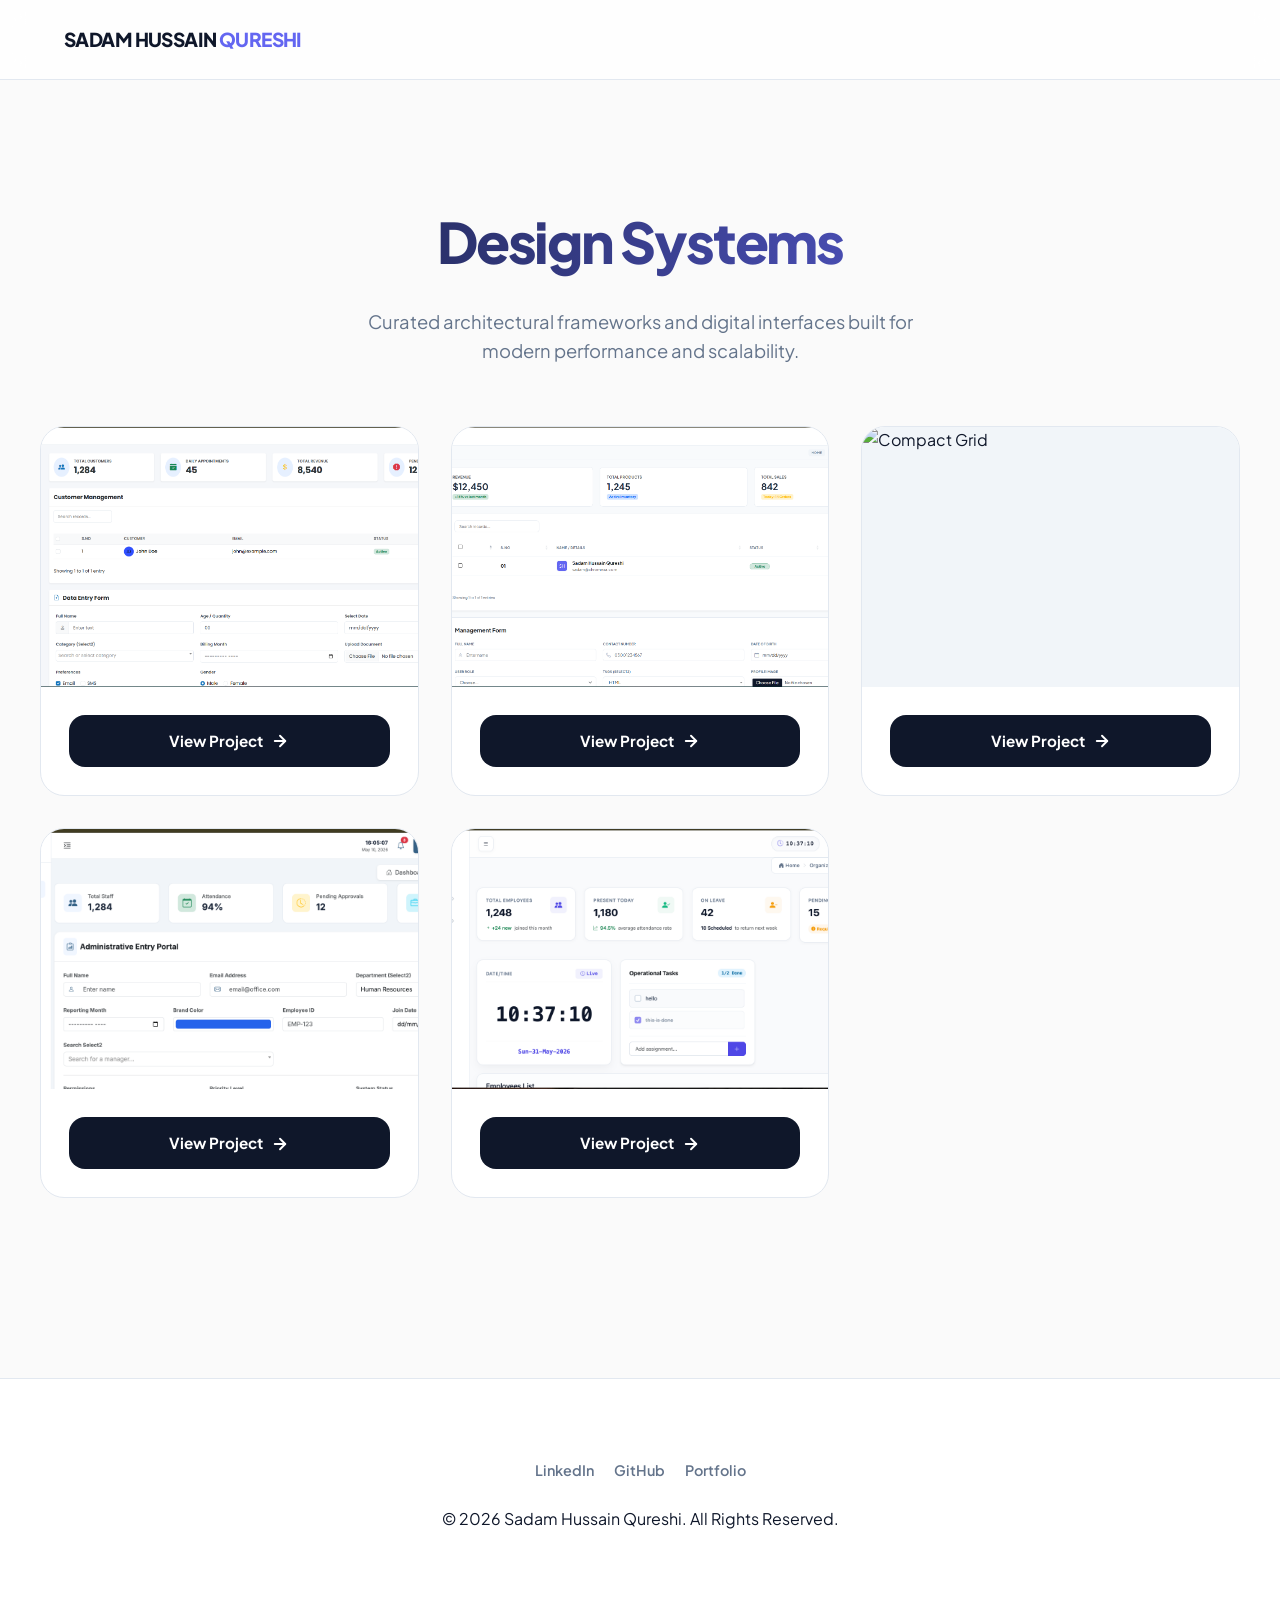
==== index.html @ eff80a16 "Add Project 5 card to index.html" ====
<!DOCTYPE html>
<html lang="en">
<head>
    <meta charset="UTF-8">
    <meta name="viewport" content="width=device-width, initial-scale=1.0">
    <title>Framework Gallery | Sadam Hussain Qureshi</title>
    <link href="https://fonts.googleapis.com/css2?family=Plus+Jakarta+Sans:wght@300;400;500;600;700;800&display=swap" rel="stylesheet">
    <style>
        :root {
            --primary: #6366f1;
            --primary-light: #eef2ff;
            --accent: #f43f5e;
            --bg: #fafafa;
            --card-bg: #ffffff;
            --text-main: #0f172a;
            --text-sub: #64748b;
            --border: #e2e8f0;
            --radius-lg: 24px;
            --radius-md: 16px;
            --shadow: 0 10px 15px -3px rgba(0, 0, 0, 0.04), 0 4px 6px -2px rgba(0, 0, 0, 0.02);
        }

        body {
            font-family: 'Plus Jakarta Sans', sans-serif;
            background-color: var(--bg);
            color: var(--text-main);
            margin: 0;
            padding: 0;
            line-height: 1.6;
        }

        /* Glassmorphism Nav */
        nav {
            display: flex;
            justify-content: space-between;
            align-items: center;
            padding: 1.5rem 5%;
            background: rgba(255, 255, 255, 0.8);
            backdrop-filter: blur(12px);
            -webkit-backdrop-filter: blur(12px);
            border-bottom: 1px solid var(--border);
            position: sticky;
            top: 0;
            z-index: 1000;
        }

        .name-brand {
            font-weight: 800;
            font-size: 1.2rem;
            letter-spacing: -0.03em;
            text-transform: uppercase;
        }

        .name-brand span { color: var(--primary); }

        .container {
            max-width: 1200px;
            margin: 0 auto;
            padding: 80px 24px;
        }

        header {
            text-align: center;
            margin-bottom: 60px;
        }

        header h1 {
            font-size: clamp(2.5rem, 5vw, 3.5rem);
            font-weight: 800;
            letter-spacing: -0.04em;
            margin-bottom: 20px;
            background: linear-gradient(to right, #0f172a, #6366f1);
            -webkit-background-clip: text;
            -webkit-text-fill-color: transparent;
        }

        /* Filter Section for Future-Proofing */
        .filter-bar {
            display: flex;
            justify-content: center;
            gap: 12px;
            margin-bottom: 50px;
            flex-wrap: wrap;
        }

        .filter-btn {
            padding: 8px 20px;
            border-radius: 100px;
            border: 1px solid var(--border);
            background: white;
            font-size: 0.9rem;
            font-weight: 600;
            cursor: pointer;
            transition: 0.3s;
        }

        .filter-btn.active {
            background: var(--text-main);
            color: white;
            border-color: var(--text-main);
        }

        /* Grid & Cards */
        .grid {
            display: grid;
            grid-template-columns: repeat(auto-fit, minmax(340px, 1fr));
            gap: 32px;
        }

        .card {
            background: var(--card-bg);
            border-radius: var(--radius-lg);
            overflow: hidden;
            border: 1px solid var(--border);
            transition: all 0.5s cubic-bezier(0.19, 1, 0.22, 1);
            position: relative;
        }

        .card:hover {
            transform: translateY(-10px);
            box-shadow: 0 30px 60px -12px rgba(0, 0, 0, 0.1);
            border-color: var(--primary);
        }

        .preview-box {
            position: relative;
            width: 100%;
            height: 260px;
            background: #f1f5f9;
            overflow: hidden;
        }

        .preview-box img {
            width: 100%;
            height: 100%;
            object-fit: cover;
            transition: transform 0.8s ease;
        }

        .card:hover .preview-box img {
            transform: scale(1.08);
        }

        .content {
            padding: 28px;
        }

        .tag {
            font-size: 0.7rem;
            font-weight: 800;
            color: var(--primary);
            background: var(--primary-light);
            padding: 4px 14px;
            border-radius: 100px;
            display: inline-block;
            margin-bottom: 16px;
            text-transform: uppercase;
            letter-spacing: 0.05em;
        }

        .content h3 {
            font-size: 1.4rem;
            margin: 0 0 16px 0;
            font-weight: 700;
            color: var(--text-main);
        }

        .button {
            display: flex;
            align-items: center;
            justify-content: center;
            width: 100%;
            box-sizing: border-box;
            padding: 14px;
            text-decoration: none;
            background: var(--text-main);
            color: #fff;
            border-radius: var(--radius-md);
            font-weight: 700;
            font-size: 0.95rem;
            transition: 0.3s;
            gap: 8px;
        }

        .button svg {
            flex-shrink: 0;
            margin-top: 1px;
        }

        .button:hover {
            background: var(--primary);
            box-shadow: 0 10px 20px -10px var(--primary);
        }

        footer {
            text-align: center;
            padding: 80px 24px;
            background: #fff;
            border-top: 1px solid var(--border);
            margin-top: 100px;
        }

        .footer-socials {
            display: flex;
            justify-content: center;
            gap: 20px;
            margin-bottom: 24px;
        }

        .footer-socials a {
            color: var(--text-sub);
            text-decoration: none;
            font-size: 0.9rem;
            font-weight: 600;
            transition: 0.3s;
        }

        .footer-socials a:hover { color: var(--primary); }

        @media (max-width: 768px) {
            .grid { grid-template-columns: 1fr; }
            .container { padding: 40px 20px; }
            nav { padding: 1rem 1.5rem; }
        }
    </style>
</head>
<body>

    <nav>
        <div class="name-brand">
            SADAM HUSSAIN <span>QURESHI</span>
        </div>
    </nav>

    <div class="container">
        <header>
            <h1>Design Systems</h1>
            <p style="color: var(--text-sub); font-size: 1.15rem; max-width: 600px; margin: 0 auto;">
                Curated architectural frameworks and digital interfaces built for modern performance and scalability.
            </p>
        </header>

        <div class="grid">
            <!-- Project 1 -->
            <div class="card">
                <div class="preview-box">
                    <img src="Capture.PNG" alt="Sidebar Interface">
                </div>
                <div class="content">
                   
                    <a href="layout_1.html" class="button">
                        View Project
                        <svg width="18" height="18" viewBox="0 0 24 24" fill="none" stroke="currentColor" stroke-width="2.5" stroke-linecap="round" stroke-linejoin="round"><line x1="5" y1="12" x2="19" y2="12"></line><polyline points="12 5 19 12 12 19"></polyline></svg>
                    </a>
                </div>
            </div>

            <!-- Project 2 -->
            <div class="card">
                <div class="preview-box">
                    <img src="1.PNG" alt="Top Navigation">
                </div>
                <div class="content">
                  
                    <a href="layout_2.html" class="button">
                        View Project
                        <svg width="18" height="18" viewBox="0 0 24 24" fill="none" stroke="currentColor" stroke-width="2.5" stroke-linecap="round" stroke-linejoin="round"><line x1="5" y1="12" x2="19" y2="12"></line><polyline points="12 5 19 12 12 19"></polyline></svg>
                    </a>
                </div>
            </div>

            <!-- Project 3 -->
            <div class="card">
                <div class="preview-box">
                    <img src="layout_3.PNG" alt="Compact Grid">
                </div>
                <div class="content">

                    <a href="layout_3.html" class="button">
                        View Project
                        <svg width="18" height="18" viewBox="0 0 24 24" fill="none" stroke="currentColor" stroke-width="2.5" stroke-linecap="round" stroke-linejoin="round"><line x1="5" y1="12" x2="19" y2="12"></line><polyline points="12 5 19 12 12 19"></polyline></svg>
                    </a>
                </div>
            </div>
                        <!-- Project 4 -->
            <div class="card">
                <div class="preview-box">
                    <img src="layout_4.png" alt="Compact Grid">
                </div>
                <div class="content">

                    <a href="layout_4.html" class="button">
                        View Project
                        <svg width="18" height="18" viewBox="0 0 24 24" fill="none" stroke="currentColor" stroke-width="2.5" stroke-linecap="round" stroke-linejoin="round"><line x1="5" y1="12" x2="19" y2="12"></line><polyline points="12 5 19 12 12 19"></polyline></svg>
                    </a>
                </div>
            </div>
             <!-- Project 5 -->
            <div class="card">
                <div class="preview-box">
                    <img src="layout_5.png" alt="Compact Grid">
                </div>
                <div class="content">

                    <a href="layout_5.html" class="button">
                        View Project
                        <svg width="18" height="18" viewBox="0 0 24 24" fill="none" stroke="currentColor" stroke-width="2.5" stroke-linecap="round" stroke-linejoin="round"><line x1="5" y1="12" x2="19" y2="12"></line><polyline points="12 5 19 12 12 19"></polyline></svg>
                    </a>
                </div>
            </div>
        </div>
    </div>

    <footer>
        <div class="footer-socials">
            <a href="https://www.linkedin.com/in/sadam-qureshi-96715027b/" target="_blank">LinkedIn</a>
            <a href="https://github.com/SaDaMQureshi" target="_blank">GitHub</a>
            <a href="https://sadamqureshi.github.io/Portfolio" target="_blank">Portfolio</a>
        </div>
        <p>&copy; 2026 Sadam Hussain Qureshi. All Rights Reserved.</p>
    </footer>

</body>
</html>
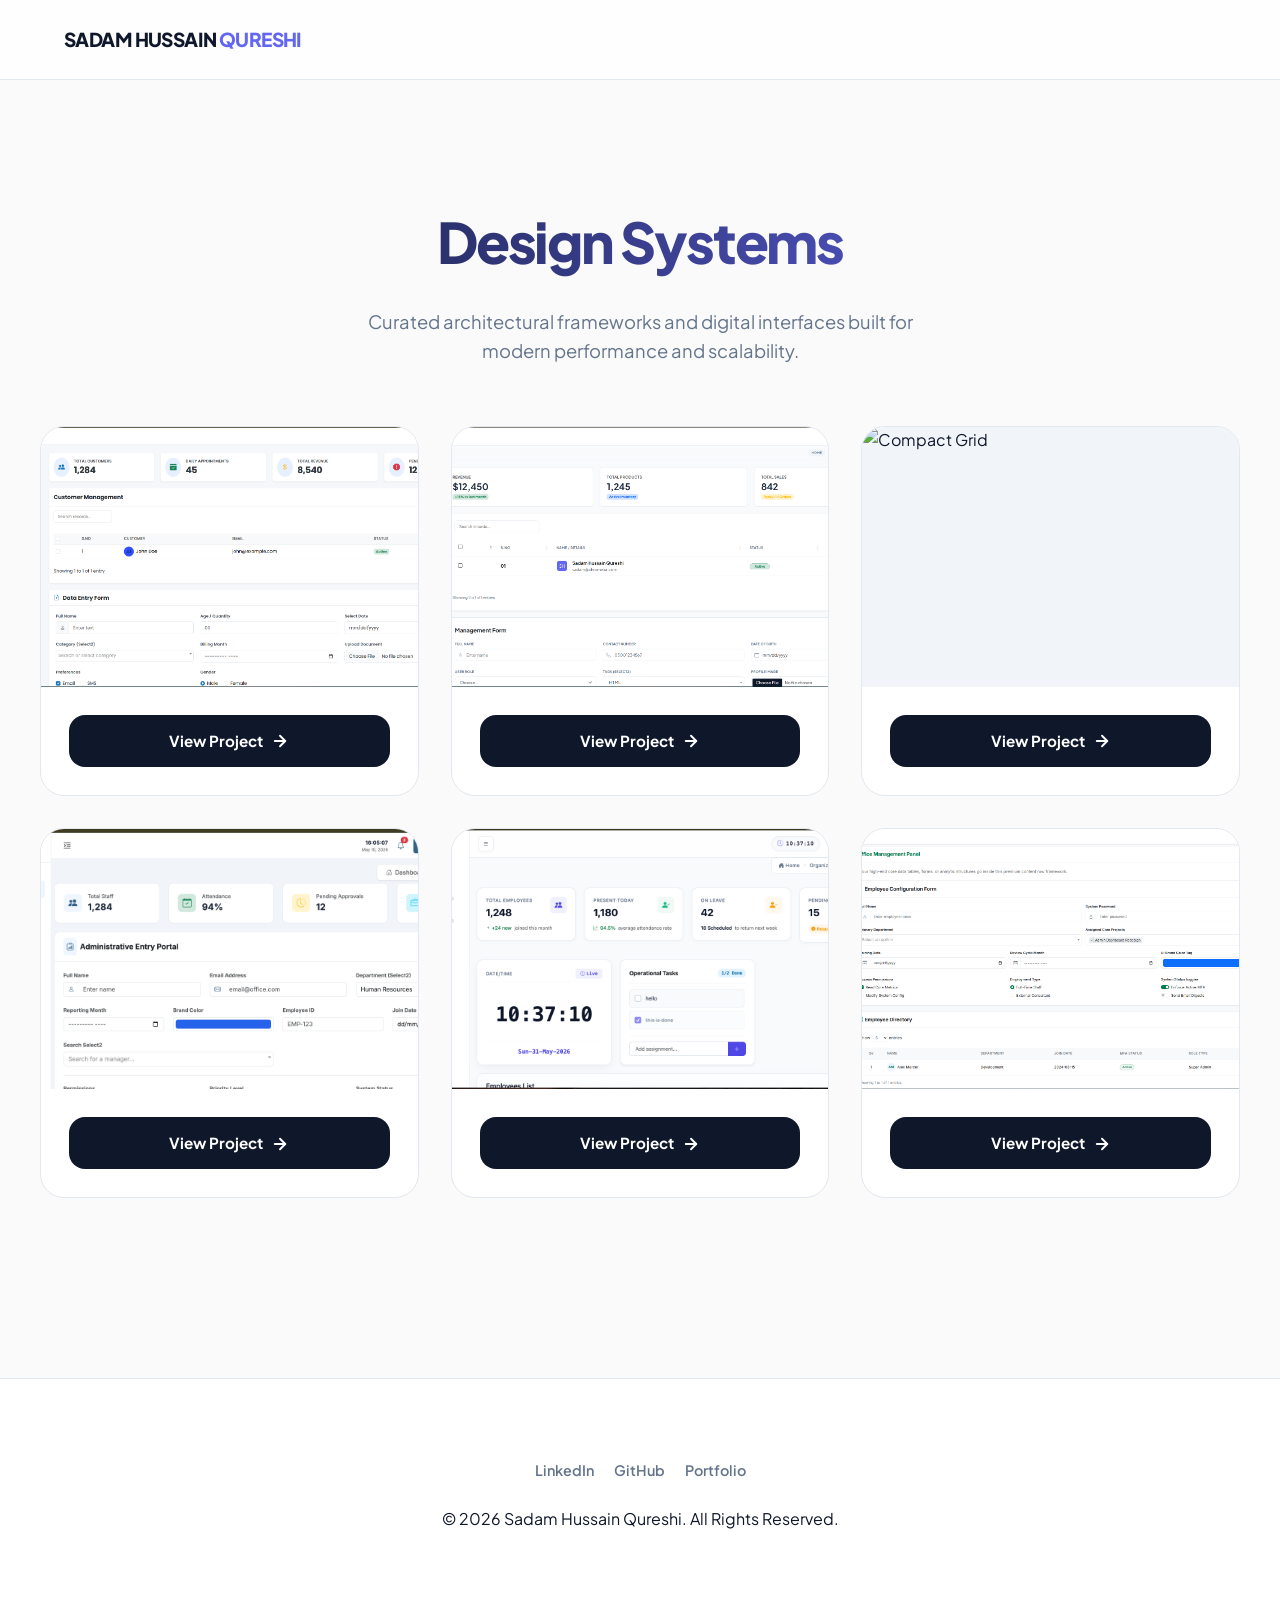
==== commit 65b4cc63: "Add Project 6 card to index.html" ====
--- a/index.html
+++ b/index.html
@@ -308,6 +308,19 @@
                     </a>
                 </div>
             </div>
+             <!-- Project 6 -->
+            <div class="card">
+                <div class="preview-box">
+                    <img src="layout_6.PNG" alt="Compact Grid">
+                </div>
+                <div class="content">
+
+                    <a href="layout_6.html" class="button">
+                        View Project
+                        <svg width="18" height="18" viewBox="0 0 24 24" fill="none" stroke="currentColor" stroke-width="2.5" stroke-linecap="round" stroke-linejoin="round"><line x1="5" y1="12" x2="19" y2="12"></line><polyline points="12 5 19 12 12 19"></polyline></svg>
+                    </a>
+                </div>
+            </div>
         </div>
     </div>
 
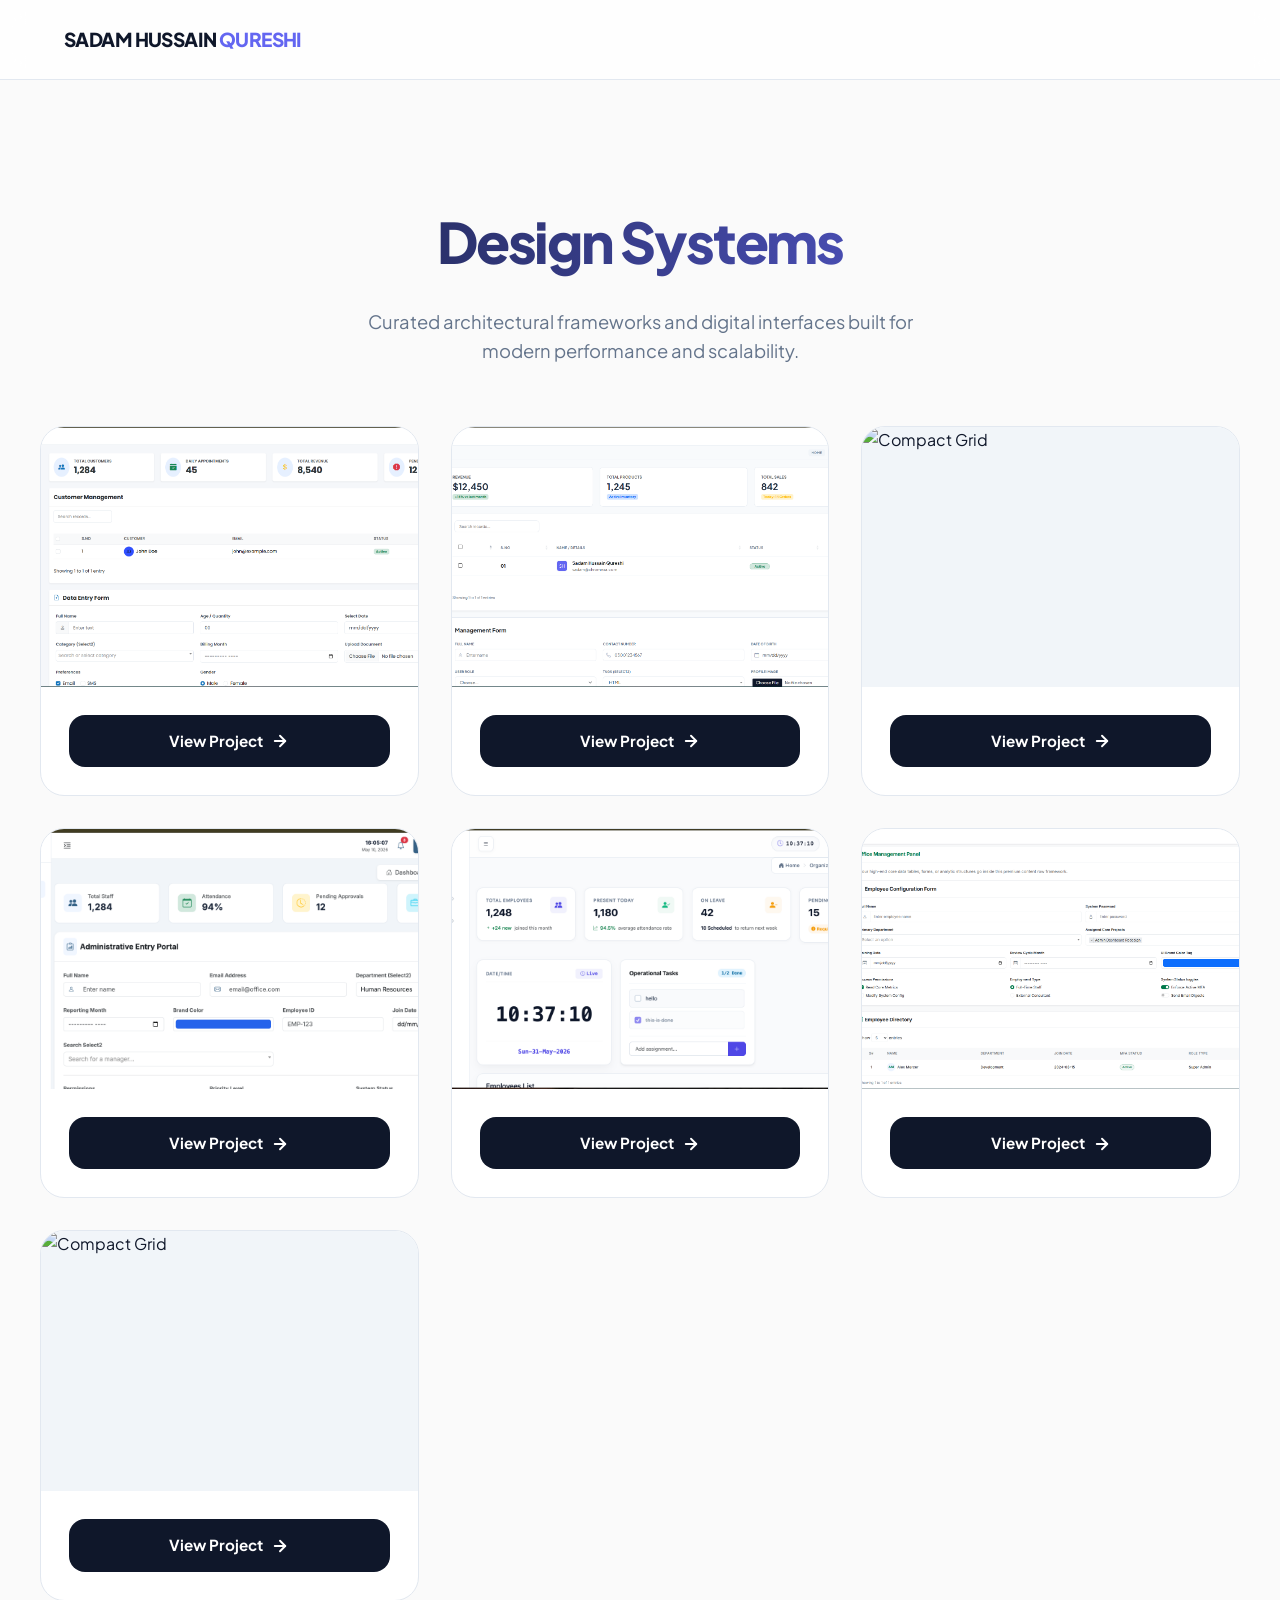
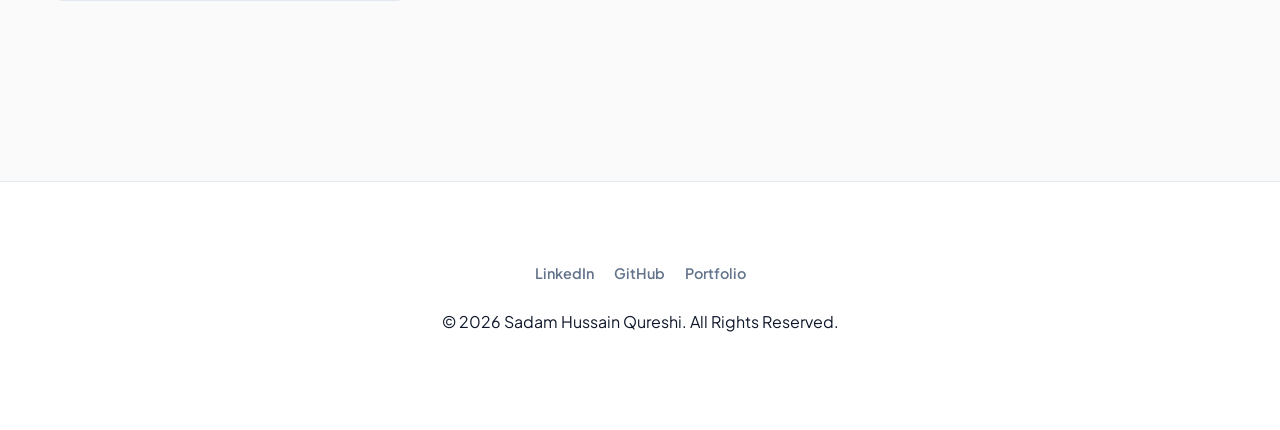
==== commit e839a67e: "Add Project 7 card to index.html" ====
--- a/index.html
+++ b/index.html
@@ -321,6 +321,19 @@
                     </a>
                 </div>
             </div>
+              <!-- Project 7 -->
+            <div class="card">
+                <div class="preview-box">
+                    <img src="layout_7.PNG" alt="Compact Grid">
+                </div>
+                <div class="content">
+
+                    <a href="layout_7.html" class="button">
+                        View Project
+                        <svg width="18" height="18" viewBox="0 0 24 24" fill="none" stroke="currentColor" stroke-width="2.5" stroke-linecap="round" stroke-linejoin="round"><line x1="5" y1="12" x2="19" y2="12"></line><polyline points="12 5 19 12 12 19"></polyline></svg>
+                    </a>
+                </div>
+            </div>
         </div>
     </div>
 
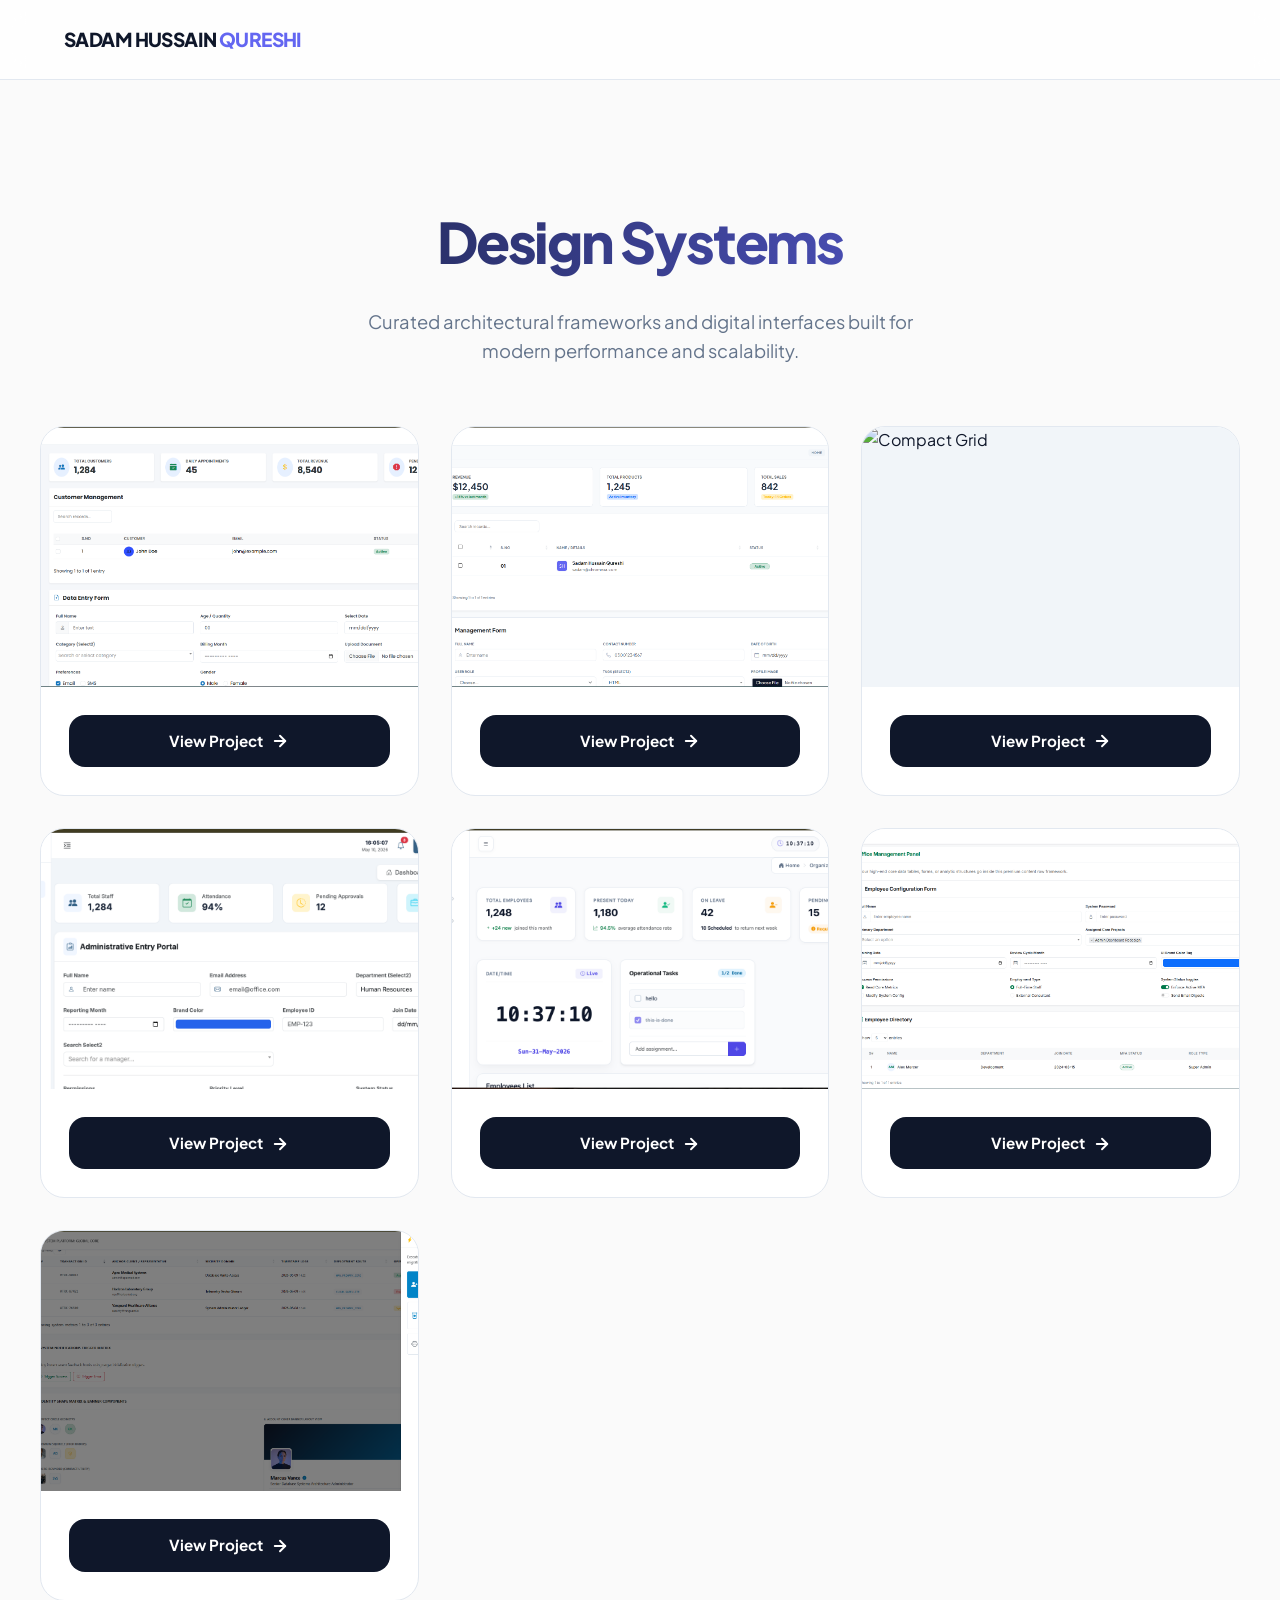
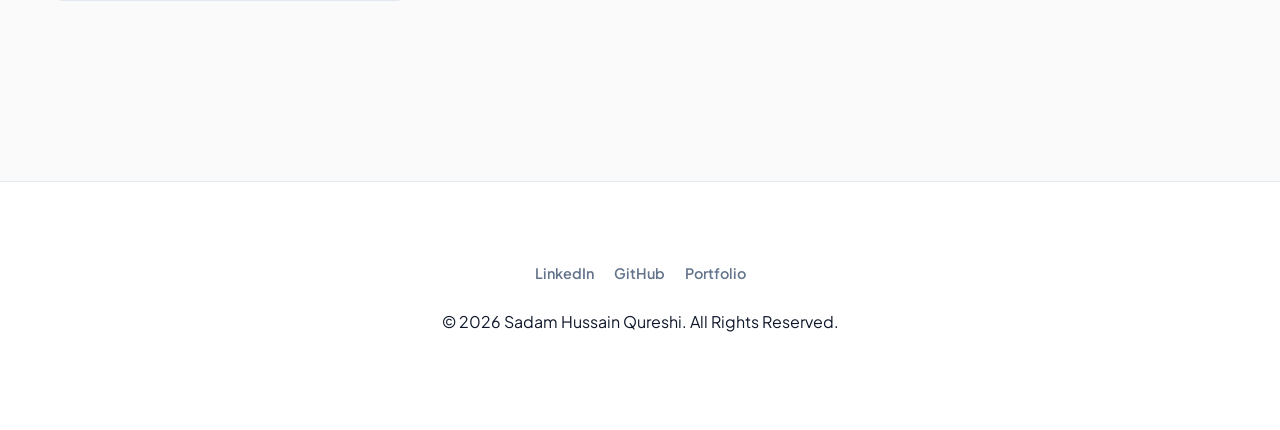
==== commit 7d5d480e: "Fix image filename case in Project 7 card" ====
--- a/index.html
+++ b/index.html
@@ -324,7 +324,7 @@
               <!-- Project 7 -->
             <div class="card">
                 <div class="preview-box">
-                    <img src="layout_7.PNG" alt="Compact Grid">
+                    <img src="layout_7.png" alt="Compact Grid">
                 </div>
                 <div class="content">
 
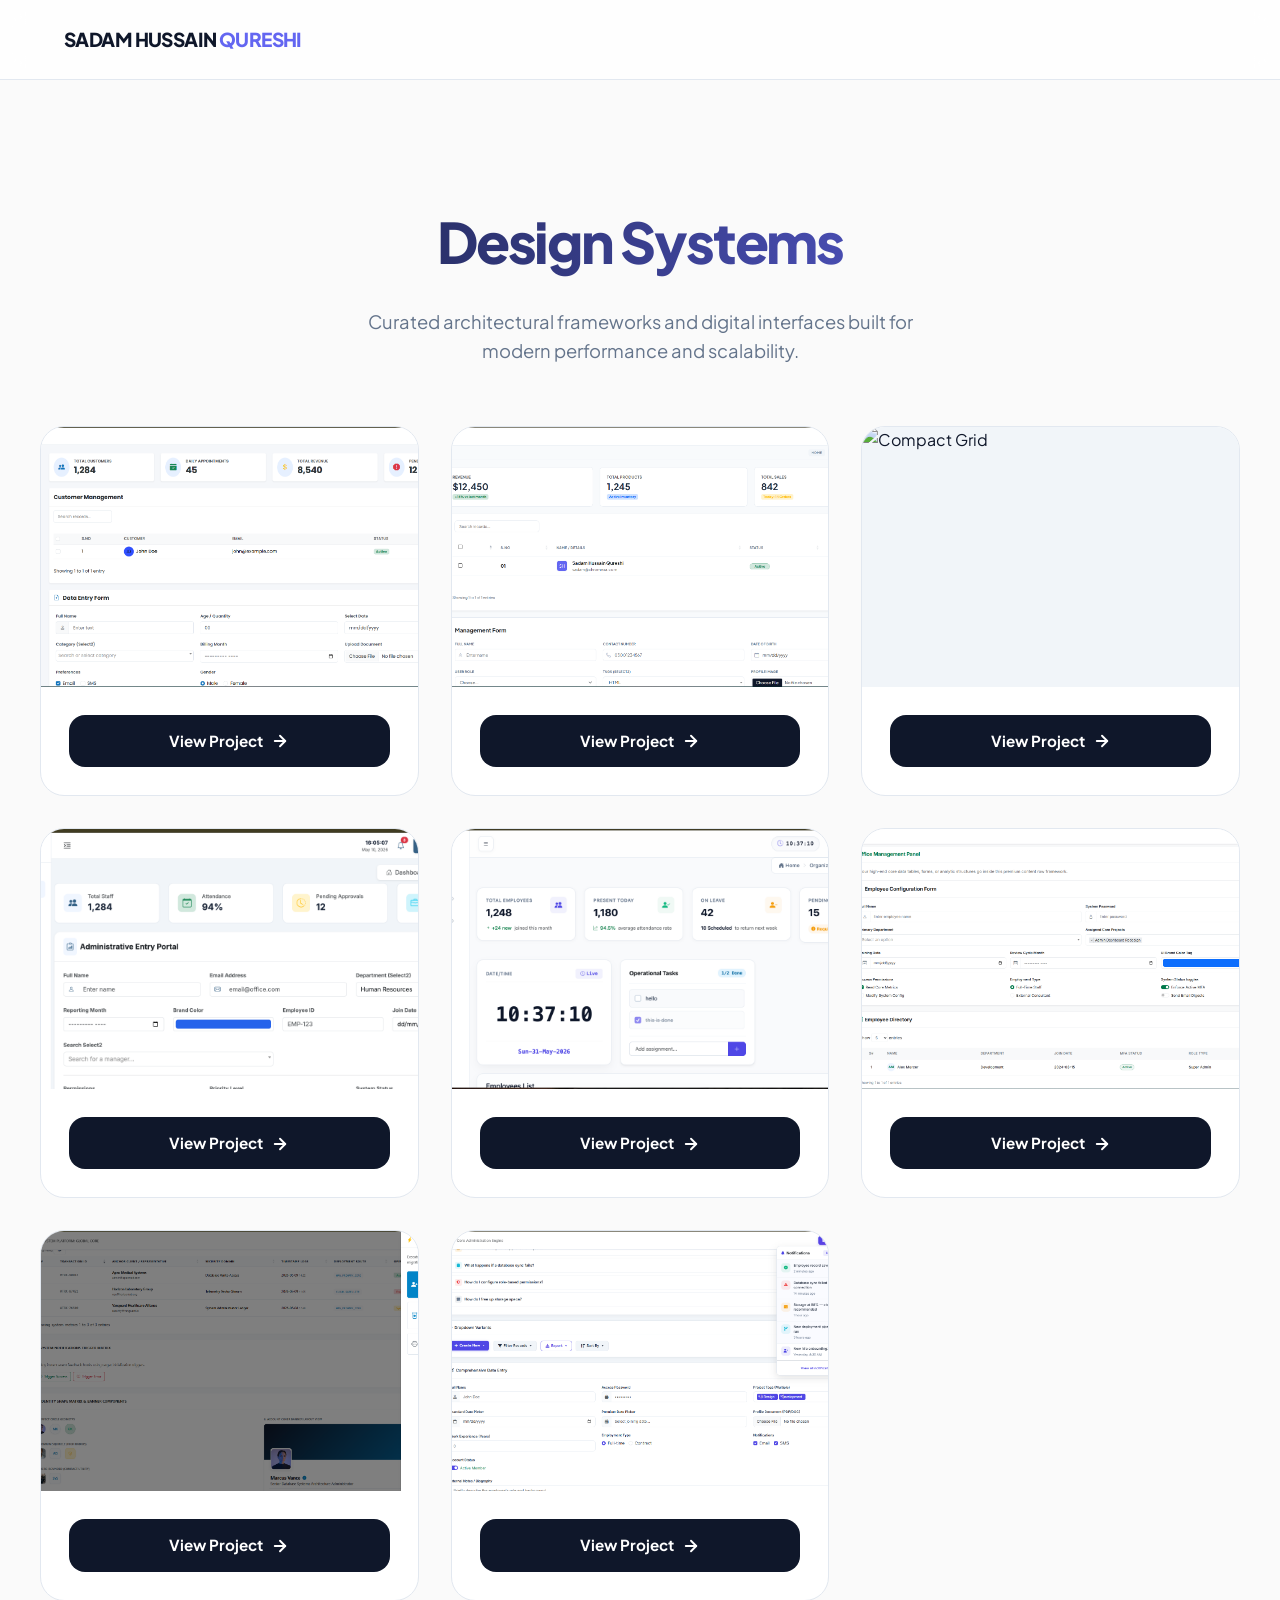
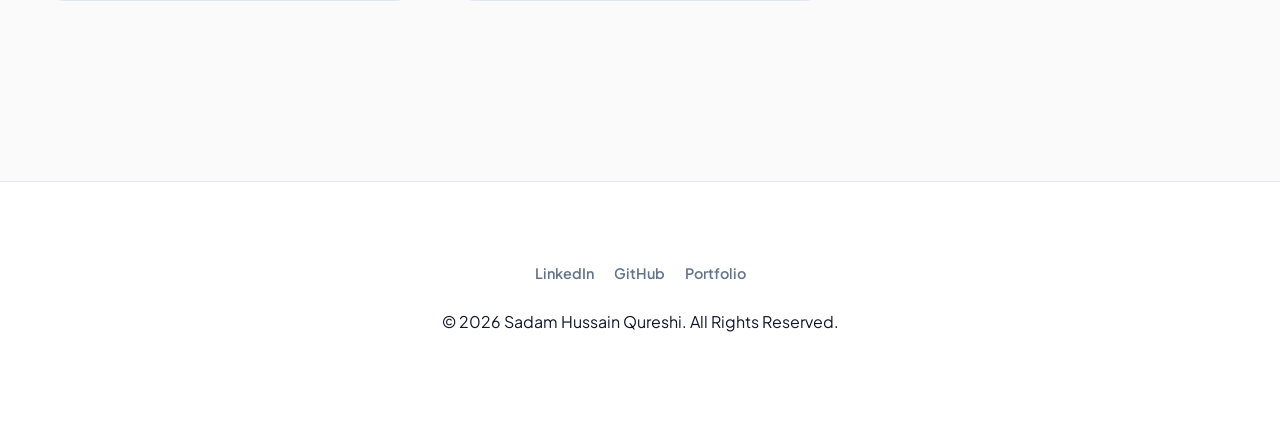
==== commit a357dd94: "Add Project 8 card to index.html" ====
--- a/index.html
+++ b/index.html
@@ -334,6 +334,19 @@
                     </a>
                 </div>
             </div>
+              <!-- Project 8 -->
+            <div class="card">
+                <div class="preview-box">
+                    <img src="layout_8.png" alt="Compact Grid">
+                </div>
+                <div class="content">
+
+                    <a href="layout_8.html" class="button">
+                        View Project
+                        <svg width="18" height="18" viewBox="0 0 24 24" fill="none" stroke="currentColor" stroke-width="2.5" stroke-linecap="round" stroke-linejoin="round"><line x1="5" y1="12" x2="19" y2="12"></line><polyline points="12 5 19 12 12 19"></polyline></svg>
+                    </a>
+                </div>
+            </div>
         </div>
     </div>
 
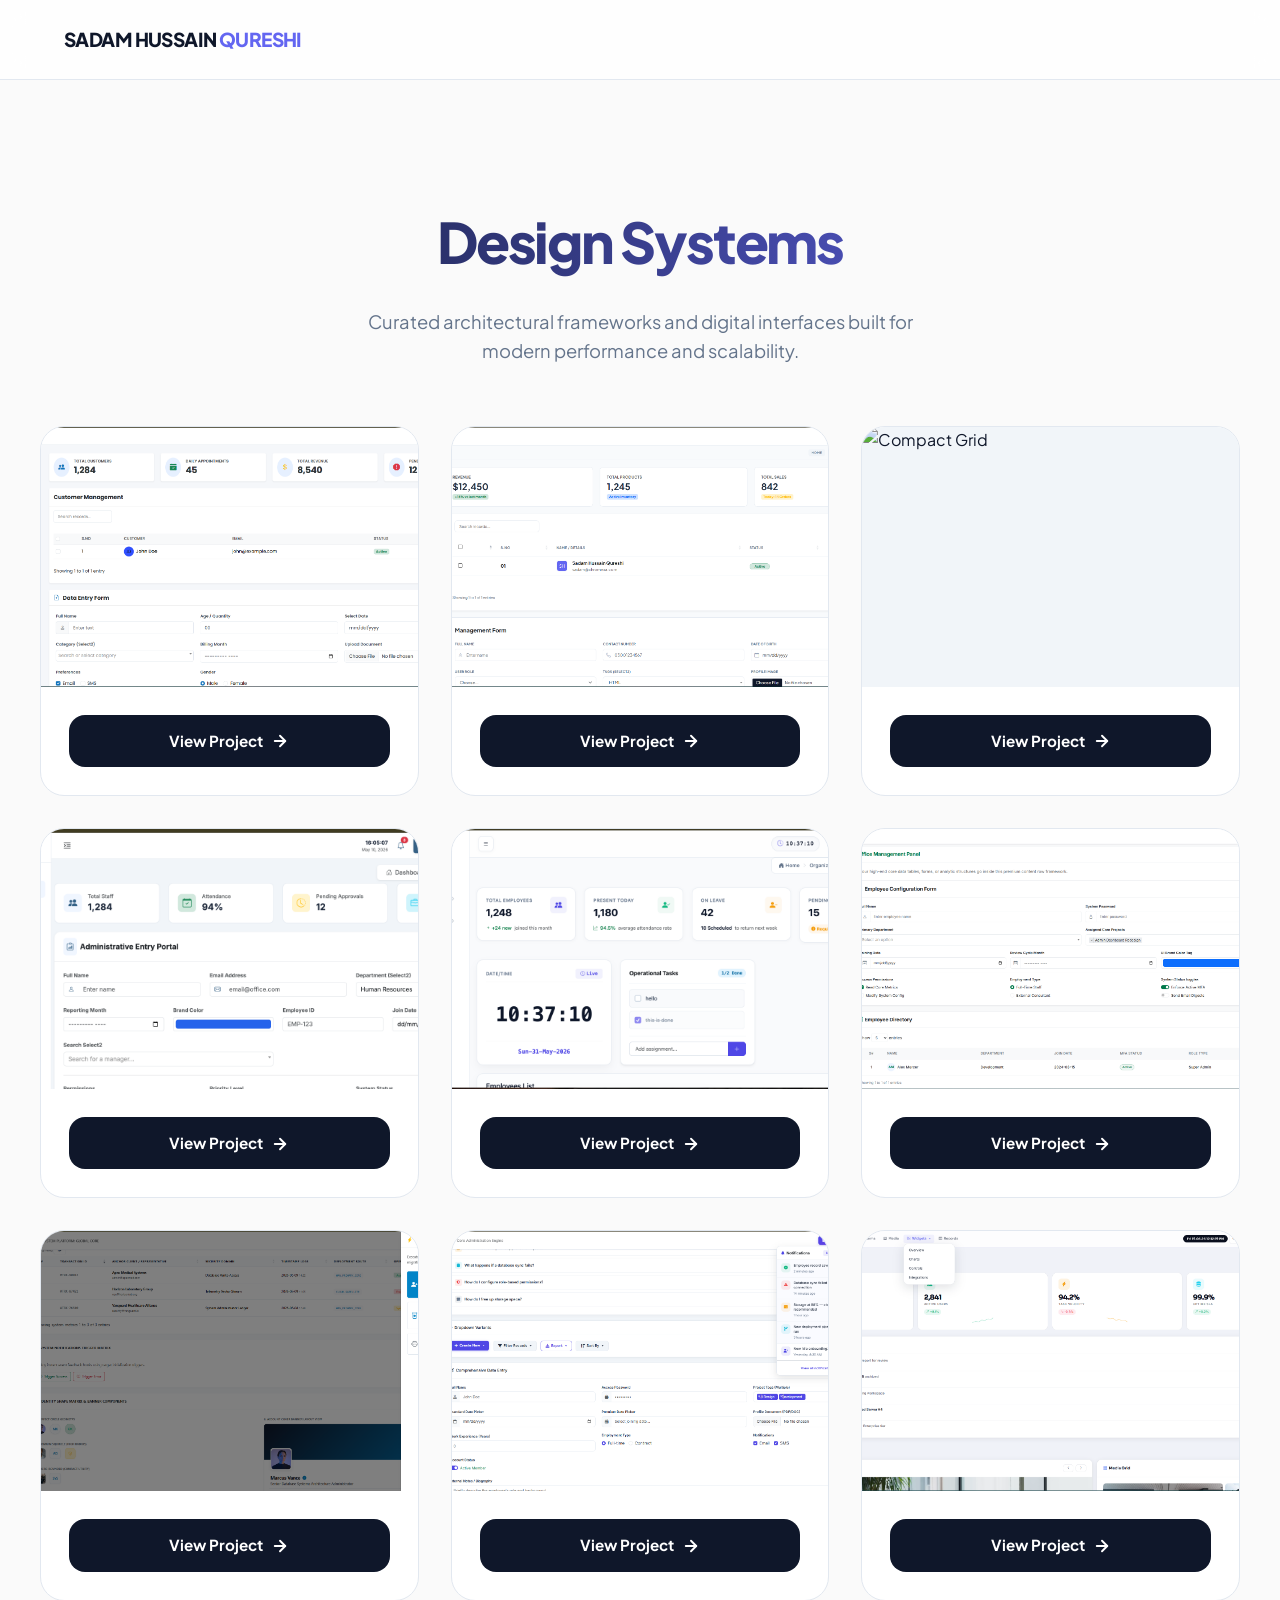
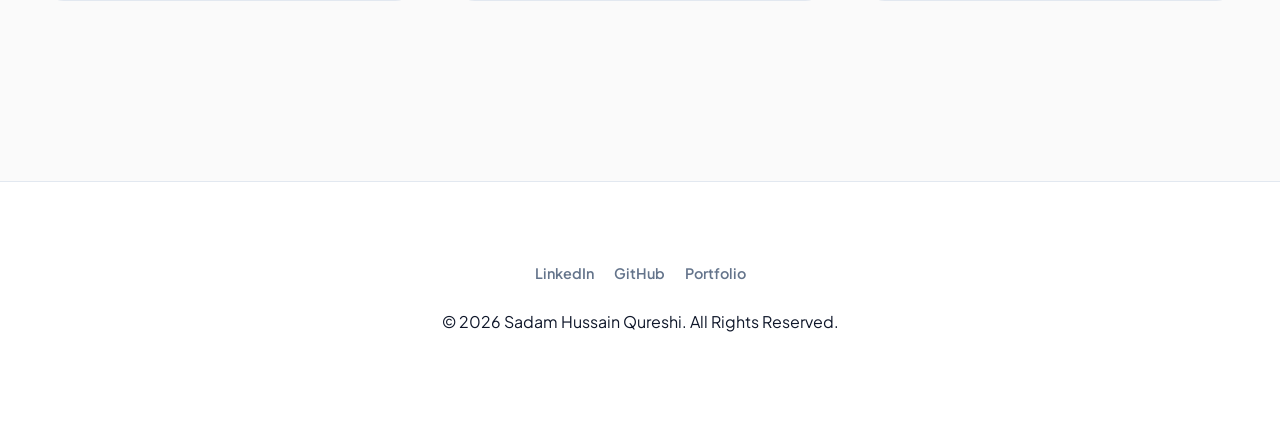
==== commit 0050238e: "Add Project 9 card to index.html" ====
--- a/index.html
+++ b/index.html
@@ -347,6 +347,19 @@
                     </a>
                 </div>
             </div>
+               <!-- Project 9 -->
+            <div class="card">
+                <div class="preview-box">
+                    <img src="layout_9.png" alt="Compact Grid">
+                </div>
+                <div class="content">
+
+                    <a href="layout_9.html" class="button">
+                        View Project
+                        <svg width="18" height="18" viewBox="0 0 24 24" fill="none" stroke="currentColor" stroke-width="2.5" stroke-linecap="round" stroke-linejoin="round"><line x1="5" y1="12" x2="19" y2="12"></line><polyline points="12 5 19 12 12 19"></polyline></svg>
+                    </a>
+                </div>
+            </div>
         </div>
     </div>
 
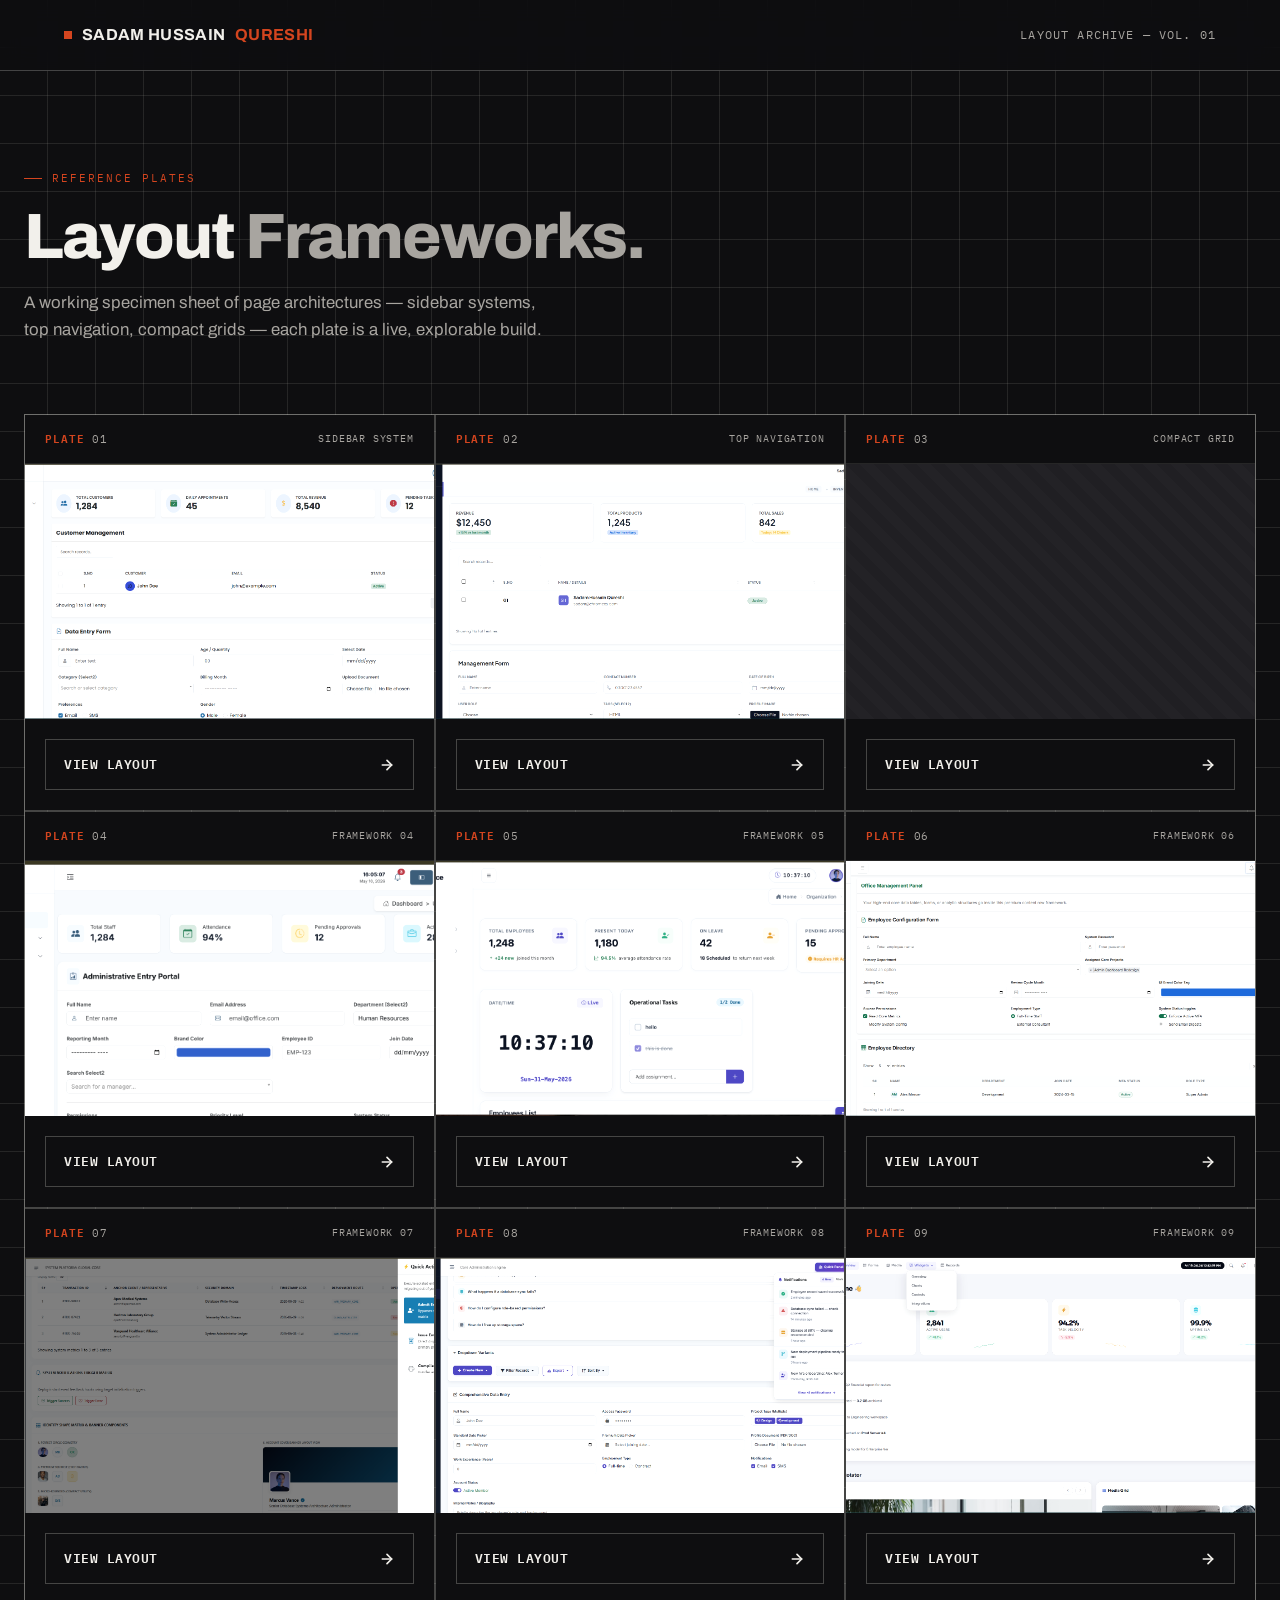
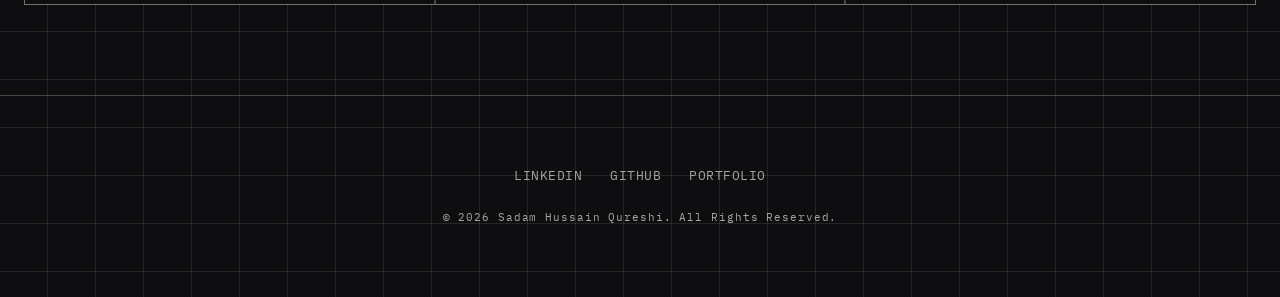
==== commit f2609c4f: "Revise index.html for layout and styling updates Updated the title and meta description in the head " ====
--- a/index.html
+++ b/index.html
@@ -3,130 +3,224 @@
 <head>
     <meta charset="UTF-8">
     <meta name="viewport" content="width=device-width, initial-scale=1.0">
-    <title>Framework Gallery | Sadam Hussain Qureshi</title>
-    <link href="https://fonts.googleapis.com/css2?family=Plus+Jakarta+Sans:wght@300;400;500;600;700;800&display=swap" rel="stylesheet">
+    <title>Layout Plates | Sadam Hussain Qureshi</title>
+    <meta name="description" content="A specimen gallery of layout frameworks and page architectures.">
+    <link rel="preconnect" href="https://fonts.googleapis.com">
+    <link rel="preconnect" href="https://fonts.gstatic.com" crossorigin>
+    <link href="https://fonts.googleapis.com/css2?family=Archivo:wght@400;500;600;700;800&family=IBM+Plex+Mono:wght@400;500;600&display=swap" rel="stylesheet">
     <style>
         :root {
-            --primary: #6366f1;
-            --primary-light: #eef2ff;
-            --accent: #f43f5e;
-            --bg: #fafafa;
-            --card-bg: #ffffff;
-            --text-main: #0f172a;
-            --text-sub: #64748b;
-            --border: #e2e8f0;
-            --radius-lg: 24px;
-            --radius-md: 16px;
-            --shadow: 0 10px 15px -3px rgba(0, 0, 0, 0.04), 0 4px 6px -2px rgba(0, 0, 0, 0.02);
+            --graphite: #0e0e10;
+            --panel: #1a1a1d;
+            --card: #201f23;
+            --paper: #f2f0eb;
+            --paper-dim: #a8a5a0;
+            --burnt: #d4451f;
+            --burnt-deep: #a8351a;
+            --line: rgba(242, 240, 235, 0.1);
+            --line-strong: rgba(242, 240, 235, 0.24);
+        }
+
+        * { margin: 0; padding: 0; box-sizing: border-box; }
+
+        html { scroll-behavior: smooth; }
+
+        @media (prefers-reduced-motion: reduce) {
+            html { scroll-behavior: auto; }
+            *, *::before, *::after {
+                animation-duration: 0.01ms !important;
+                transition-duration: 0.01ms !important;
+            }
         }
 
         body {
-            font-family: 'Plus Jakarta Sans', sans-serif;
-            background-color: var(--bg);
-            color: var(--text-main);
-            margin: 0;
-            padding: 0;
+            font-family: 'Archivo', sans-serif;
+            background-color: var(--graphite);
+            color: var(--paper);
             line-height: 1.6;
-        }
-
-        /* Glassmorphism Nav */
+            background-image:
+                linear-gradient(var(--line) 1px, transparent 1px),
+                linear-gradient(90deg, var(--line) 1px, transparent 1px);
+            background-size: 48px 48px;
+            background-position: -1px -1px;
+        }
+
+        ::selection { background: var(--burnt); color: var(--paper); }
+
+        :focus-visible {
+            outline: 2px solid var(--burnt);
+            outline-offset: 3px;
+        }
+
+        .mono { font-family: 'IBM Plex Mono', monospace; }
+
+        /* --- NAV --- */
         nav {
             display: flex;
             justify-content: space-between;
             align-items: center;
-            padding: 1.5rem 5%;
-            background: rgba(255, 255, 255, 0.8);
+            padding: 1.4rem 5%;
+            background: rgba(14, 14, 16, 0.82);
             backdrop-filter: blur(12px);
             -webkit-backdrop-filter: blur(12px);
-            border-bottom: 1px solid var(--border);
+            border-bottom: 1px solid var(--line-strong);
             position: sticky;
             top: 0;
             z-index: 1000;
         }
 
         .name-brand {
+            font-weight: 700;
+            font-size: 1rem;
+            letter-spacing: 0.02em;
+            text-transform: uppercase;
+            display: flex;
+            align-items: center;
+            gap: 10px;
+        }
+
+        .name-brand .mark {
+            width: 8px;
+            height: 8px;
+            background: var(--burnt);
+        }
+
+        .name-brand span { color: var(--burnt); }
+
+        .nav-meta {
+            font-family: 'IBM Plex Mono', monospace;
+            font-size: 0.72rem;
+            letter-spacing: 0.1em;
+            color: var(--paper-dim);
+            text-transform: uppercase;
+        }
+
+        .container {
+            max-width: 1280px;
+            margin: 0 auto;
+            padding: 90px 24px 60px;
+        }
+
+        header {
+            margin-bottom: 70px;
+            max-width: 760px;
+        }
+
+        .eyebrow {
+            font-family: 'IBM Plex Mono', monospace;
+            font-size: 11px;
+            letter-spacing: 0.18em;
+            color: var(--burnt);
+            text-transform: uppercase;
+            display: inline-flex;
+            align-items: center;
+            margin-bottom: 18px;
+        }
+        .eyebrow::before {
+            content: '';
+            width: 18px;
+            height: 1px;
+            background: var(--burnt);
+            margin-right: 10px;
+        }
+
+        header h1 {
+            font-size: clamp(2.6rem, 5.2vw, 4rem);
             font-weight: 800;
-            font-size: 1.2rem;
             letter-spacing: -0.03em;
-            text-transform: uppercase;
-        }
-
-        .name-brand span { color: var(--primary); }
-
-        .container {
-            max-width: 1200px;
-            margin: 0 auto;
-            padding: 80px 24px;
-        }
-
-        header {
-            text-align: center;
-            margin-bottom: 60px;
-        }
-
-        header h1 {
-            font-size: clamp(2.5rem, 5vw, 3.5rem);
-            font-weight: 800;
-            letter-spacing: -0.04em;
-            margin-bottom: 20px;
-            background: linear-gradient(to right, #0f172a, #6366f1);
-            -webkit-background-clip: text;
-            -webkit-text-fill-color: transparent;
-        }
-
-        /* Filter Section for Future-Proofing */
-        .filter-bar {
-            display: flex;
-            justify-content: center;
-            gap: 12px;
-            margin-bottom: 50px;
-            flex-wrap: wrap;
-        }
-
-        .filter-btn {
-            padding: 8px 20px;
-            border-radius: 100px;
-            border: 1px solid var(--border);
-            background: white;
-            font-size: 0.9rem;
-            font-weight: 600;
-            cursor: pointer;
-            transition: 0.3s;
-        }
-
-        .filter-btn.active {
-            background: var(--text-main);
-            color: white;
-            border-color: var(--text-main);
-        }
-
-        /* Grid & Cards */
+            margin-bottom: 22px;
+            line-height: 0.98;
+        }
+        header h1 em {
+            font-style: normal;
+            color: var(--paper-dim);
+        }
+
+        header p {
+            color: var(--paper-dim);
+            font-size: 1.05rem;
+            max-width: 540px;
+        }
+
+        /* --- GRID --- */
         .grid {
             display: grid;
             grid-template-columns: repeat(auto-fit, minmax(340px, 1fr));
-            gap: 32px;
-        }
-
+            gap: 2px;
+            background: var(--line-strong);
+            border: 1px solid var(--line-strong);
+        }
+
+        /* --- PLATE CARD --- */
         .card {
-            background: var(--card-bg);
-            border-radius: var(--radius-lg);
-            overflow: hidden;
-            border: 1px solid var(--border);
-            transition: all 0.5s cubic-bezier(0.19, 1, 0.22, 1);
+            background: var(--graphite);
             position: relative;
+            transition: background 0.35s ease;
         }
 
         .card:hover {
-            transform: translateY(-10px);
-            box-shadow: 0 30px 60px -12px rgba(0, 0, 0, 0.1);
-            border-color: var(--primary);
+            background: var(--panel);
+        }
+
+        /* register / crosshair corner marks — the signature element */
+        .card::before,
+        .card::after {
+            content: '';
+            position: absolute;
+            width: 14px;
+            height: 14px;
+            border: 1px solid var(--line-strong);
+            border-right: none;
+            border-bottom: none;
+            top: 14px;
+            left: 14px;
+            z-index: 2;
+            opacity: 0;
+            transition: opacity 0.35s ease, border-color 0.35s ease;
+        }
+        .card::after {
+            left: auto;
+            right: 14px;
+            border-right: 1px solid var(--line-strong);
+            border-left: none;
+        }
+        .card:hover::before,
+        .card:hover::after {
+            opacity: 1;
+            border-color: var(--burnt);
+        }
+
+        .plate-label {
+            display: flex;
+            justify-content: space-between;
+            align-items: center;
+            padding: 14px 20px;
+            border-bottom: 1px solid var(--line);
+        }
+
+        .plate-id {
+            font-family: 'IBM Plex Mono', monospace;
+            font-size: 11px;
+            letter-spacing: 0.08em;
+            color: var(--paper-dim);
+        }
+
+        .plate-id b { color: var(--burnt); font-weight: 600; }
+
+        .plate-status {
+            font-family: 'IBM Plex Mono', monospace;
+            font-size: 10px;
+            letter-spacing: 0.08em;
+            color: var(--paper-dim);
+            text-transform: uppercase;
         }
 
         .preview-box {
             position: relative;
             width: 100%;
-            height: 260px;
-            background: #f1f5f9;
+            aspect-ratio: 16 / 10;
+            background:
+                repeating-linear-gradient(45deg, var(--card), var(--card) 10px, #232226 10px, #232226 20px);
             overflow: hidden;
         }
 
@@ -134,93 +228,92 @@
             width: 100%;
             height: 100%;
             object-fit: cover;
-            transition: transform 0.8s ease;
+            display: block;
+            transition: transform 0.7s cubic-bezier(0.19, 1, 0.22, 1), filter 0.5s ease;
+            filter: grayscale(0.25) contrast(1.05);
         }
 
         .card:hover .preview-box img {
-            transform: scale(1.08);
+            transform: scale(1.045);
+            filter: grayscale(0) contrast(1);
         }
 
         .content {
-            padding: 28px;
-        }
-
-        .tag {
-            font-size: 0.7rem;
-            font-weight: 800;
-            color: var(--primary);
-            background: var(--primary-light);
-            padding: 4px 14px;
-            border-radius: 100px;
-            display: inline-block;
-            margin-bottom: 16px;
-            text-transform: uppercase;
-            letter-spacing: 0.05em;
-        }
-
-        .content h3 {
-            font-size: 1.4rem;
-            margin: 0 0 16px 0;
-            font-weight: 700;
-            color: var(--text-main);
+            padding: 20px;
         }
 
         .button {
             display: flex;
             align-items: center;
-            justify-content: center;
+            justify-content: space-between;
             width: 100%;
             box-sizing: border-box;
-            padding: 14px;
+            padding: 14px 18px;
             text-decoration: none;
-            background: var(--text-main);
-            color: #fff;
-            border-radius: var(--radius-md);
-            font-weight: 700;
-            font-size: 0.95rem;
-            transition: 0.3s;
-            gap: 8px;
+            background: transparent;
+            color: var(--paper);
+            border: 1px solid var(--line-strong);
+            font-weight: 600;
+            font-size: 0.82rem;
+            letter-spacing: 0.04em;
+            text-transform: uppercase;
+            font-family: 'IBM Plex Mono', monospace;
+            transition: all 0.3s ease;
         }
 
         .button svg {
             flex-shrink: 0;
-            margin-top: 1px;
+            transition: transform 0.3s ease;
         }
 
         .button:hover {
-            background: var(--primary);
-            box-shadow: 0 10px 20px -10px var(--primary);
-        }
-
+            background: var(--burnt);
+            border-color: var(--burnt);
+        }
+
+        .button:hover svg {
+            transform: translateX(3px);
+        }
+
+        /* --- FOOTER --- */
         footer {
             text-align: center;
-            padding: 80px 24px;
-            background: #fff;
-            border-top: 1px solid var(--border);
-            margin-top: 100px;
+            padding: 70px 24px;
+            border-top: 1px solid var(--line-strong);
+            margin-top: 30px;
         }
 
         .footer-socials {
             display: flex;
             justify-content: center;
-            gap: 20px;
-            margin-bottom: 24px;
+            gap: 28px;
+            margin-bottom: 22px;
+            font-family: 'IBM Plex Mono', monospace;
         }
 
         .footer-socials a {
-            color: var(--text-sub);
+            color: var(--paper-dim);
             text-decoration: none;
-            font-size: 0.9rem;
-            font-weight: 600;
-            transition: 0.3s;
-        }
-
-        .footer-socials a:hover { color: var(--primary); }
+            font-size: 0.8rem;
+            letter-spacing: 0.04em;
+            text-transform: uppercase;
+            transition: color 0.3s ease;
+        }
+
+        .footer-socials a:hover { color: var(--burnt); }
+
+        footer p {
+            font-family: 'IBM Plex Mono', monospace;
+            font-size: 0.7rem;
+            color: var(--paper-dim);
+            letter-spacing: 0.08em;
+        }
 
         @media (max-width: 768px) {
             .grid { grid-template-columns: 1fr; }
-            .container { padding: 40px 20px; }
-            nav { padding: 1rem 1.5rem; }
+            .container { padding: 56px 18px 40px; }
+            nav { padding: 1rem 1.25rem; }
+            .nav-meta { display: none; }
         }
     </style>
 </head>
@@ -228,135 +321,169 @@
 
     <nav>
         <div class="name-brand">
+            <span class="mark"></span>
             SADAM HUSSAIN <span>QURESHI</span>
         </div>
+        <div class="nav-meta">Layout Archive — Vol. 01</div>
     </nav>
 
     <div class="container">
         <header>
-            <h1>Design Systems</h1>
-            <p style="color: var(--text-sub); font-size: 1.15rem; max-width: 600px; margin: 0 auto;">
-                Curated architectural frameworks and digital interfaces built for modern performance and scalability.
-            </p>
+            <span class="eyebrow">Reference plates</span>
+            <h1>Layout <em>Frameworks.</em></h1>
+            <p>A working specimen sheet of page architectures — sidebar systems, top navigation, compact grids — each plate is a live, explorable build.</p>
         </header>
 
         <div class="grid">
-            <!-- Project 1 -->
-            <div class="card">
-                <div class="preview-box">
-                    <img src="Capture.PNG" alt="Sidebar Interface">
-                </div>
-                <div class="content">
-                   
+            <!-- Plate 01 -->
+            <div class="card">
+                <div class="plate-label">
+                    <span class="plate-id"><b>PLATE</b> 01</span>
+                    <span class="plate-status">Sidebar System</span>
+                </div>
+                <div class="preview-box">
+                    <img src="Capture.PNG" alt="Sidebar navigation layout" loading="lazy" onerror="this.style.display='none'">
+                </div>
+                <div class="content">
                     <a href="layout_1.html" class="button">
-                        View Project
-                        <svg width="18" height="18" viewBox="0 0 24 24" fill="none" stroke="currentColor" stroke-width="2.5" stroke-linecap="round" stroke-linejoin="round"><line x1="5" y1="12" x2="19" y2="12"></line><polyline points="12 5 19 12 12 19"></polyline></svg>
-                    </a>
-                </div>
-            </div>
-
-            <!-- Project 2 -->
-            <div class="card">
-                <div class="preview-box">
-                    <img src="1.PNG" alt="Top Navigation">
-                </div>
-                <div class="content">
-                  
+                        View layout
+                        <svg width="16" height="16" viewBox="0 0 24 24" fill="none" stroke="currentColor" stroke-width="2.5" stroke-linecap="round" stroke-linejoin="round"><line x1="5" y1="12" x2="19" y2="12"></line><polyline points="12 5 19 12 12 19"></polyline></svg>
+                    </a>
+                </div>
+            </div>
+
+            <!-- Plate 02 -->
+            <div class="card">
+                <div class="plate-label">
+                    <span class="plate-id"><b>PLATE</b> 02</span>
+                    <span class="plate-status">Top Navigation</span>
+                </div>
+                <div class="preview-box">
+                    <img src="1.PNG" alt="Top navigation layout" loading="lazy" onerror="this.style.display='none'">
+                </div>
+                <div class="content">
                     <a href="layout_2.html" class="button">
-                        View Project
-                        <svg width="18" height="18" viewBox="0 0 24 24" fill="none" stroke="currentColor" stroke-width="2.5" stroke-linecap="round" stroke-linejoin="round"><line x1="5" y1="12" x2="19" y2="12"></line><polyline points="12 5 19 12 12 19"></polyline></svg>
-                    </a>
-                </div>
-            </div>
-
-            <!-- Project 3 -->
-            <div class="card">
-                <div class="preview-box">
-                    <img src="layout_3.PNG" alt="Compact Grid">
-                </div>
-                <div class="content">
-
+                        View layout
+                        <svg width="16" height="16" viewBox="0 0 24 24" fill="none" stroke="currentColor" stroke-width="2.5" stroke-linecap="round" stroke-linejoin="round"><line x1="5" y1="12" x2="19" y2="12"></line><polyline points="12 5 19 12 12 19"></polyline></svg>
+                    </a>
+                </div>
+            </div>
+
+            <!-- Plate 03 -->
+            <div class="card">
+                <div class="plate-label">
+                    <span class="plate-id"><b>PLATE</b> 03</span>
+                    <span class="plate-status">Compact Grid</span>
+                </div>
+                <div class="preview-box">
+                    <img src="layout_3.PNG" alt="Compact grid layout" loading="lazy" onerror="this.style.display='none'">
+                </div>
+                <div class="content">
                     <a href="layout_3.html" class="button">
-                        View Project
-                        <svg width="18" height="18" viewBox="0 0 24 24" fill="none" stroke="currentColor" stroke-width="2.5" stroke-linecap="round" stroke-linejoin="round"><line x1="5" y1="12" x2="19" y2="12"></line><polyline points="12 5 19 12 12 19"></polyline></svg>
-                    </a>
-                </div>
-            </div>
-                        <!-- Project 4 -->
-            <div class="card">
-                <div class="preview-box">
-                    <img src="layout_4.png" alt="Compact Grid">
-                </div>
-                <div class="content">
-
+                        View layout
+                        <svg width="16" height="16" viewBox="0 0 24 24" fill="none" stroke="currentColor" stroke-width="2.5" stroke-linecap="round" stroke-linejoin="round"><line x1="5" y1="12" x2="19" y2="12"></line><polyline points="12 5 19 12 12 19"></polyline></svg>
+                    </a>
+                </div>
+            </div>
+
+            <!-- Plate 04 -->
+            <div class="card">
+                <div class="plate-label">
+                    <span class="plate-id"><b>PLATE</b> 04</span>
+                    <span class="plate-status">Framework 04</span>
+                </div>
+                <div class="preview-box">
+                    <img src="layout_4.png" alt="Layout framework 04" loading="lazy" onerror="this.style.display='none'">
+                </div>
+                <div class="content">
                     <a href="layout_4.html" class="button">
-                        View Project
-                        <svg width="18" height="18" viewBox="0 0 24 24" fill="none" stroke="currentColor" stroke-width="2.5" stroke-linecap="round" stroke-linejoin="round"><line x1="5" y1="12" x2="19" y2="12"></line><polyline points="12 5 19 12 12 19"></polyline></svg>
-                    </a>
-                </div>
-            </div>
-             <!-- Project 5 -->
-            <div class="card">
-                <div class="preview-box">
-                    <img src="layout_5.png" alt="Compact Grid">
-                </div>
-                <div class="content">
-
+                        View layout
+                        <svg width="16" height="16" viewBox="0 0 24 24" fill="none" stroke="currentColor" stroke-width="2.5" stroke-linecap="round" stroke-linejoin="round"><line x1="5" y1="12" x2="19" y2="12"></line><polyline points="12 5 19 12 12 19"></polyline></svg>
+                    </a>
+                </div>
+            </div>
+
+            <!-- Plate 05 -->
+            <div class="card">
+                <div class="plate-label">
+                    <span class="plate-id"><b>PLATE</b> 05</span>
+                    <span class="plate-status">Framework 05</span>
+                </div>
+                <div class="preview-box">
+                    <img src="layout_5.png" alt="Layout framework 05" loading="lazy" onerror="this.style.display='none'">
+                </div>
+                <div class="content">
                     <a href="layout_5.html" class="button">
-                        View Project
-                        <svg width="18" height="18" viewBox="0 0 24 24" fill="none" stroke="currentColor" stroke-width="2.5" stroke-linecap="round" stroke-linejoin="round"><line x1="5" y1="12" x2="19" y2="12"></line><polyline points="12 5 19 12 12 19"></polyline></svg>
-                    </a>
-                </div>
-            </div>
-             <!-- Project 6 -->
-            <div class="card">
-                <div class="preview-box">
-                    <img src="layout_6.PNG" alt="Compact Grid">
-                </div>
-                <div class="content">
-
+                        View layout
+                        <svg width="16" height="16" viewBox="0 0 24 24" fill="none" stroke="currentColor" stroke-width="2.5" stroke-linecap="round" stroke-linejoin="round"><line x1="5" y1="12" x2="19" y2="12"></line><polyline points="12 5 19 12 12 19"></polyline></svg>
+                    </a>
+                </div>
+            </div>
+
+            <!-- Plate 06 -->
+            <div class="card">
+                <div class="plate-label">
+                    <span class="plate-id"><b>PLATE</b> 06</span>
+                    <span class="plate-status">Framework 06</span>
+                </div>
+                <div class="preview-box">
+                    <img src="layout_6.PNG" alt="Layout framework 06" loading="lazy" onerror="this.style.display='none'">
+                </div>
+                <div class="content">
                     <a href="layout_6.html" class="button">
-                        View Project
-                        <svg width="18" height="18" viewBox="0 0 24 24" fill="none" stroke="currentColor" stroke-width="2.5" stroke-linecap="round" stroke-linejoin="round"><line x1="5" y1="12" x2="19" y2="12"></line><polyline points="12 5 19 12 12 19"></polyline></svg>
-                    </a>
-                </div>
-            </div>
-              <!-- Project 7 -->
-            <div class="card">
-                <div class="preview-box">
-                    <img src="layout_7.png" alt="Compact Grid">
-                </div>
-                <div class="content">
-
+                        View layout
+                        <svg width="16" height="16" viewBox="0 0 24 24" fill="none" stroke="currentColor" stroke-width="2.5" stroke-linecap="round" stroke-linejoin="round"><line x1="5" y1="12" x2="19" y2="12"></line><polyline points="12 5 19 12 12 19"></polyline></svg>
+                    </a>
+                </div>
+            </div>
+
+            <!-- Plate 07 -->
+            <div class="card">
+                <div class="plate-label">
+                    <span class="plate-id"><b>PLATE</b> 07</span>
+                    <span class="plate-status">Framework 07</span>
+                </div>
+                <div class="preview-box">
+                    <img src="layout_7.png" alt="Layout framework 07" loading="lazy" onerror="this.style.display='none'">
+                </div>
+                <div class="content">
                     <a href="layout_7.html" class="button">
-                        View Project
-                        <svg width="18" height="18" viewBox="0 0 24 24" fill="none" stroke="currentColor" stroke-width="2.5" stroke-linecap="round" stroke-linejoin="round"><line x1="5" y1="12" x2="19" y2="12"></line><polyline points="12 5 19 12 12 19"></polyline></svg>
-                    </a>
-                </div>
-            </div>
-              <!-- Project 8 -->
-            <div class="card">
-                <div class="preview-box">
-                    <img src="layout_8.png" alt="Compact Grid">
-                </div>
-                <div class="content">
-
+                        View layout
+                        <svg width="16" height="16" viewBox="0 0 24 24" fill="none" stroke="currentColor" stroke-width="2.5" stroke-linecap="round" stroke-linejoin="round"><line x1="5" y1="12" x2="19" y2="12"></line><polyline points="12 5 19 12 12 19"></polyline></svg>
+                    </a>
+                </div>
+            </div>
+
+            <!-- Plate 08 -->
+            <div class="card">
+                <div class="plate-label">
+                    <span class="plate-id"><b>PLATE</b> 08</span>
+                    <span class="plate-status">Framework 08</span>
+                </div>
+                <div class="preview-box">
+                    <img src="layout_8.png" alt="Layout framework 08" loading="lazy" onerror="this.style.display='none'">
+                </div>
+                <div class="content">
                     <a href="layout_8.html" class="button">
-                        View Project
-                        <svg width="18" height="18" viewBox="0 0 24 24" fill="none" stroke="currentColor" stroke-width="2.5" stroke-linecap="round" stroke-linejoin="round"><line x1="5" y1="12" x2="19" y2="12"></line><polyline points="12 5 19 12 12 19"></polyline></svg>
-                    </a>
-                </div>
-            </div>
-               <!-- Project 9 -->
-            <div class="card">
-                <div class="preview-box">
-                    <img src="layout_9.png" alt="Compact Grid">
-                </div>
-                <div class="content">
-
+                        View layout
+                        <svg width="16" height="16" viewBox="0 0 24 24" fill="none" stroke="currentColor" stroke-width="2.5" stroke-linecap="round" stroke-linejoin="round"><line x1="5" y1="12" x2="19" y2="12"></line><polyline points="12 5 19 12 12 19"></polyline></svg>
+                    </a>
+                </div>
+            </div>
+
+            <!-- Plate 09 -->
+            <div class="card">
+                <div class="plate-label">
+                    <span class="plate-id"><b>PLATE</b> 09</span>
+                    <span class="plate-status">Framework 09</span>
+                </div>
+                <div class="preview-box">
+                    <img src="layout_9.png" alt="Layout framework 09" loading="lazy" onerror="this.style.display='none'">
+                </div>
+                <div class="content">
                     <a href="layout_9.html" class="button">
-                        View Project
-                        <svg width="18" height="18" viewBox="0 0 24 24" fill="none" stroke="currentColor" stroke-width="2.5" stroke-linecap="round" stroke-linejoin="round"><line x1="5" y1="12" x2="19" y2="12"></line><polyline points="12 5 19 12 12 19"></polyline></svg>
+                        View layout
+                        <svg width="16" height="16" viewBox="0 0 24 24" fill="none" stroke="currentColor" stroke-width="2.5" stroke-linecap="round" stroke-linejoin="round"><line x1="5" y1="12" x2="19" y2="12"></line><polyline points="12 5 19 12 12 19"></polyline></svg>
                     </a>
                 </div>
             </div>
@@ -365,9 +492,9 @@
 
     <footer>
         <div class="footer-socials">
-            <a href="https://www.linkedin.com/in/sadam-qureshi-96715027b/" target="_blank">LinkedIn</a>
-            <a href="https://github.com/SaDaMQureshi" target="_blank">GitHub</a>
-            <a href="https://sadamqureshi.github.io/Portfolio" target="_blank">Portfolio</a>
+            <a href="https://www.linkedin.com/in/sadam-qureshi-96715027b/" target="_blank" rel="noopener">LinkedIn</a>
+            <a href="https://github.com/SaDaMQureshi" target="_blank" rel="noopener">GitHub</a>
+            <a href="https://sadamqureshi.github.io/Portfolio" target="_blank" rel="noopener">Portfolio</a>
         </div>
         <p>&copy; 2026 Sadam Hussain Qureshi. All Rights Reserved.</p>
     </footer>
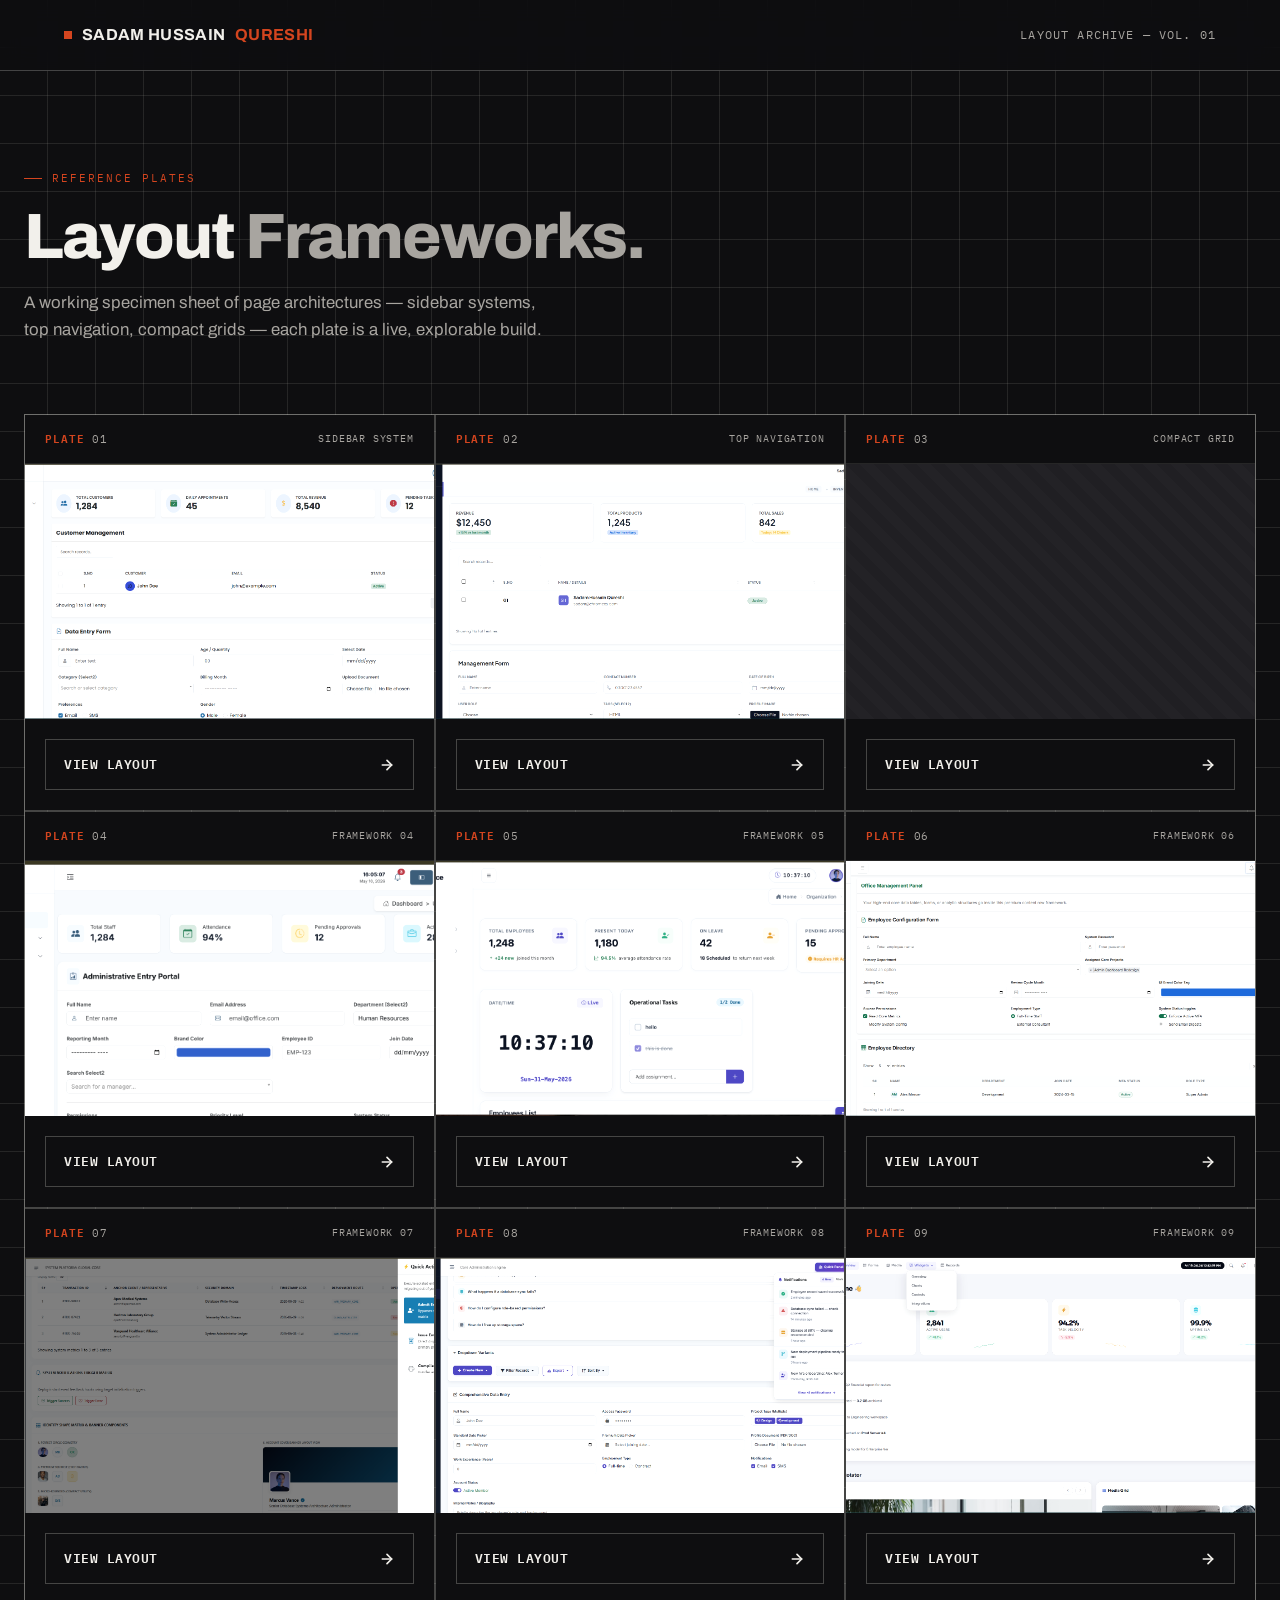
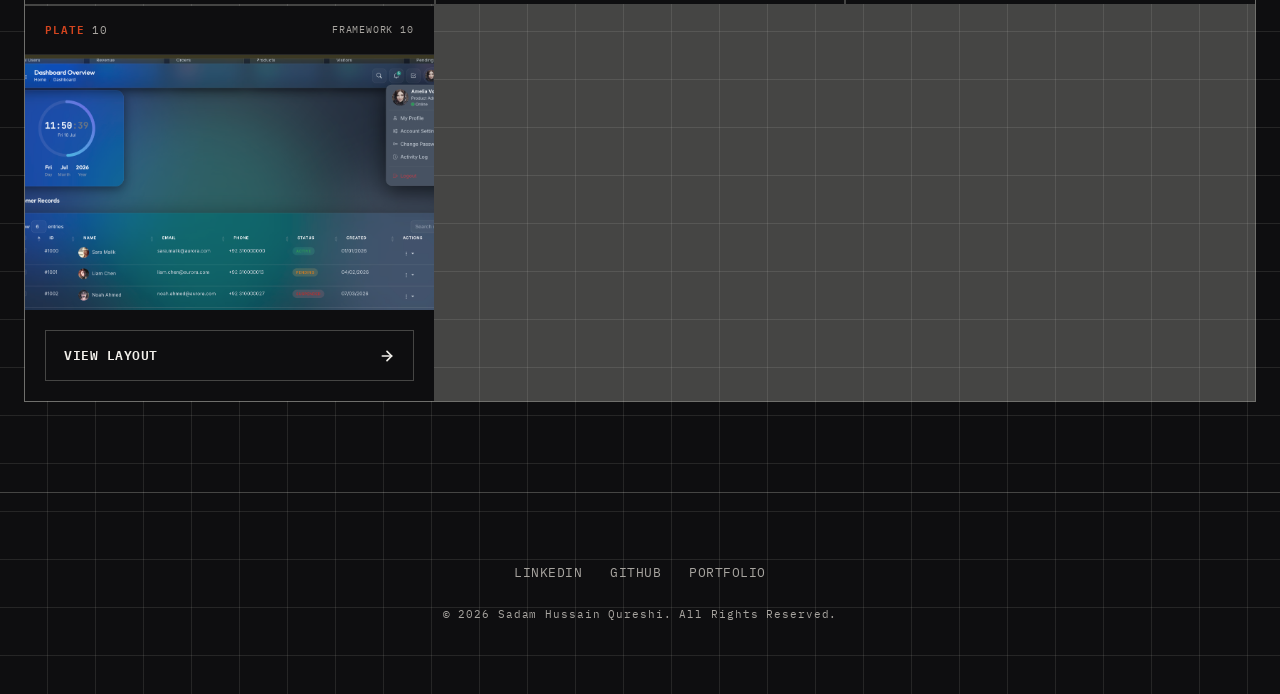
==== commit a02f9642: "Add Plate 10 card to index.html" ====
--- a/index.html
+++ b/index.html
@@ -487,6 +487,22 @@
                     </a>
                 </div>
             </div>
+             <!-- Plate 10 -->
+            <div class="card">
+                <div class="plate-label">
+                    <span class="plate-id"><b>PLATE</b> 10</span>
+                    <span class="plate-status">Framework 10</span>
+                </div>
+                <div class="preview-box">
+                    <img src="layout_10.png" alt="Layout framework 10" loading="lazy" onerror="this.style.display='none'">
+                </div>
+                <div class="content">
+                    <a href="layout_10.html" class="button">
+                        View layout
+                        <svg width="16" height="16" viewBox="0 0 24 24" fill="none" stroke="currentColor" stroke-width="2.5" stroke-linecap="round" stroke-linejoin="round"><line x1="5" y1="12" x2="19" y2="12"></line><polyline points="12 5 19 12 12 19"></polyline></svg>
+                    </a>
+                </div>
+            </div>
         </div>
     </div>
 
